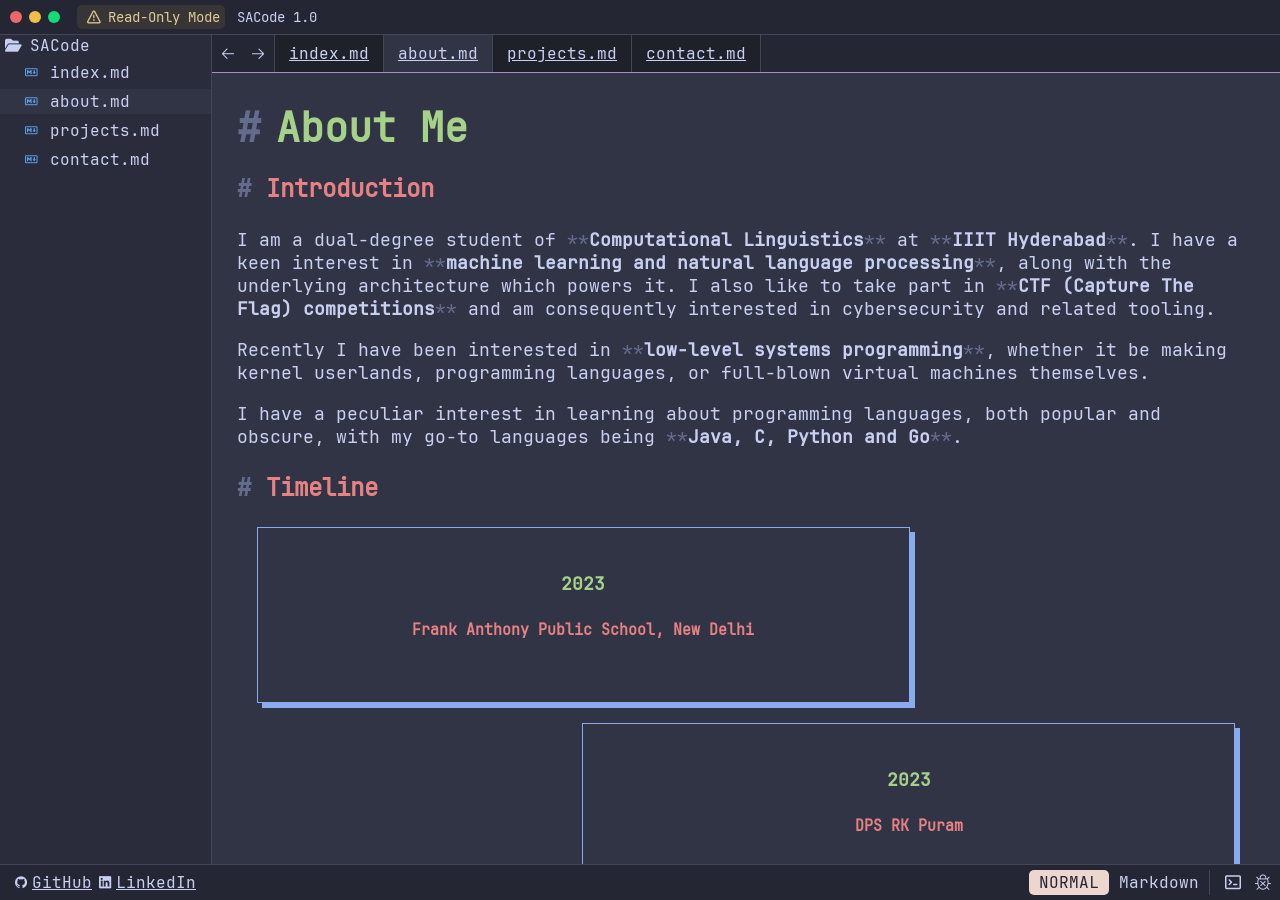
==== about.html @ 90865af9 "separate about.html and index.html" ====
<!doctype html>
<html lang="en">
    <head>
        <title>Sanyam Asthana</title>
        <link rel="stylesheet" href="styles.css" />
        <meta charset="UTF-8">
        <meta name="viewport" content="width=device-width, initial-scale=1.0">
        <meta name="description" content="Sanyam Asthana — dual-degree CS and Computational Linguistics student at IIIT Hyderabad. Systems programmer, NLP researcher, and CTF enthusiast.">
        <meta name="author" content="Sanyam Asthana">
        <meta name="keywords" content="Sanyam Asthana, IIIT Hyderabad, computational linguistics, natural language processing, systems programming, cybersecurity, programming languages">

        <script type="application/ld+json">
           {
             "@context": "https://schema.org",
             "@type": "Person",
             "name": "Sanyam Asthana",
             "email": "sanyam.asthana@gmail.com",
             "url": "https://researchweb.iiit.ac.in/~sanyam.asthana/",
             "sameAs": ["https://github.com/Sanyam-Asthana", "https://www.linkedin.com/in/sanyam-asthana/"]
           }
        </script> <!-- Good for SEO -->

    </head>
    <body>

        <header>
                <div id="header-left">
                    <div class="red-circle"></div>
                    <div class="yellow-circle"></div>
                    <div class="green-circle"></div>
                    <h1 class="alert"><span class="nerd-icon"> </span>Read-Only Mode</h1>
                    <h1>SACode 1.0</h1>
                </div>
                <div id="header-right">
                </div>
        </header>
        <main id="main-content">
            <nav id="sidebar">
                <p><span class="nerd-icon"> </span>SACode</p>
                <ul>
                    <li><a href="index.html"><span class="nerd-icon md-icon"> </span>index.md</a></li>
                    <li class="focused"><a href="about.html"><span class="nerd-icon md-icon"> </span>about.md</a></li>
                    <li><a href="projects.html"><span class="nerd-icon md-icon"> </span>projects.md</a></li>
                    <li><a href="contact.html"><span class="nerd-icon md-icon"> </span>contact.md</a></li>
                </ul>
            </nav>
            <section id="content">
                <div id="file-tab-bar">
                    <div id="navigation-arrows">
                        <span class="nerd-icon"></span>
                        <span class="nerd-icon"></span>
                    </div>
                    <div class="file-tab">
                        <a href="index.html">index.md</a>
                    </div>
                    <div class="file-tab file-tab-focused">
                        <a href="about.html">about.md</a>
                    </div>
                    <div class="file-tab">
                        <a href="projects.html">projects.md</a>
                    </div>
                    <div class="file-tab">
                        <a href="contact.html">contact.md</a>
                    </div>
                </div>

                <article id="text" spellcheck="false">
                    <h2><span class="dim">#</span><span class="green">About Me</span></h2>

                    <section>
                        <h3><span class="dim">#</span><span class="red">Introduction</span></h3>
                        <p>I am a dual-degree student of <span class="bold-md">Computational Linguistics</span> at <span class="bold-md">IIIT Hyderabad</span>. I have a keen interest in <span class="bold-md">machine learning and natural language processing</span>, along with the underlying architecture which powers it. I also like to take part in <span class="bold-md">CTF (Capture The Flag) competitions</span> and am consequently interested in cybersecurity and related tooling.</p>

                        <p>Recently I have been interested in <span class="bold-md">low-level systems programming</span>, whether it be making kernel userlands, programming languages, or full-blown virtual machines themselves.</p>

                        <p>I have a peculiar interest in learning about programming languages, both popular and obscure, with my go-to languages being <span class="bold-md">Java, C, Python and Go</span>.</p>
                    </section>

                    <section id="timeline">
                        <h3 class="red"><span class="dim">#</span>Timeline</h3>
                        <section id="timeline-content">

                            <div class="timeline-left">
                                <div class="timeline-card reveal-section">
                                    <h4>2023</h4>
                                    <h5>Frank Anthony Public School, New Delhi</h5>
                                    <p>Passed grade 10, having taken part in various intra-school activites</p>
                                </div>
                            </div>

                            <div class="timeline-right">
                                <div class="timeline-card reveal-section">
                                    <h4>2023</h4>
                                    <h5>DPS RK Puram</h5>
                                    <p>Joined DPS RK Puram and the technology club, Exun Clan</p>
                                </div>
                            </div>

                            <div class="timeline-left">
                                <div class="timeline-card reveal-section">
                                    <h4>2025</h4>
                                    <h5>DPS RK Puram</h5>
                                    <p>Graduated from the school with a gold medal of academic excellence</p>
                                </div>
                            </div>

                            <div class="timeline-right">
                                <div class="timeline-card reveal-section">
                                    <h4>2025</h4>
                                    <h5>IIIT Hyderabad</h5>
                                    <p>Joined the CLD program at IIIT Hyderabad</p>
                                </div>
                            </div>

                            <div class="timeline-left">
                                <div class="timeline-card reveal-section">
                                    <h4>2025</h4>
                                    <h5>IIIT Hyderabad</h5>
                                    <p>Got first Research Assistant position</p>
                                </div>
                            </div>

                        </section>
                    </section>
                </article>

                <section id="terminal">
                    <div id="terminal-tab-bar">
                        <div class="terminal-tab">
                            SACode - shell
                        </div>
                    </div>
                    <div id="terminal-content">
                        <span class="green">Press 'J' to toggle terminal</span><br>
                        <br>

                        <div class="prompt">
                            <label for="terminal-input" class="blue">shell$</label>
                            <input type="text" id="terminal-input" spellcheck="false">
                        </div>
                    </div>
                </section>
            </section>
        </main>

        <footer>
            <div id="footer-div">
                <div id="footer-left">
                    <span class="nerd-icon"> </span
                    ><a href="#">GitHub</a>

                    <span class="nerd-icon"> </span
                    ><a href="#">LinkedIn</a>
                </div>

                <div id="footer-right">
                    <div id="vim-normal">
                        NORMAL
                    </div>
                    <div id="markdown-text">
                        Markdown
                    </div>

                    <div id="footer-icons">
                        <span class="nerd-icon" onclick="toggleTerminal()"> </span>
                        <span class="nerd-icon" id="switch-theme"></span>
                    </div>
                </div>
            </div>
        </footer>

        <script src="scripts.js"></script>
    </body>
</html>
---- styles.css ----
* {
    transition: 0.4s ease-in-out;
} /* Remove this after submission */

[data-theme="catpuccin"] {
    --header-bg-color: rgb(36, 38, 51);
    --footer-bg-color: rgb(36, 38, 51);
    --sidebar-bg-color: rgb(42, 44, 59);
    --primary-text: rgb(200, 208, 242);
    --red-circle: rgb(236, 103, 101);
    --yellow-circle: rgb(241, 189, 68);
    --green-circle: rgb(18, 219, 119);
    --primary-border: rgb(68, 69, 87);
    --file-focus-color: rgb(49, 52, 69);
    --sidebar-hover-bg: rgb(60, 63, 80);
    --content-bg-color: rgb(49, 52, 69);
    --html-icon-color: rgb(213, 92, 38);
    --alert-bg-color: rgb(55, 53, 53);
    --alert-text-color: rgb(224, 201, 151);
    --file-tab-deselected: rgb(30, 32, 42);
    --dim-text: rgb(100, 108, 142);
    --md-icon-color: rgb(94, 163, 239);
    --accent-color: rgb(169, 141, 198);
    --vim-normal-bg: rgb(237, 214, 208);
    --syntax-green: #a6d189;
    --syntax-red: #e78284;
    --syntax-blue: #8caaee
} /* All colors defined here */

[data-theme="monokai"] {
    --header-bg-color: rgb(60, 58, 62);
    --footer-bg-color: rgb(60, 58, 62);
    --sidebar-bg-color: rgb(50, 48, 52);
    --primary-text: rgb(252, 252, 250);
    --red-circle: rgb(236, 103, 101);
    --yellow-circle: rgb(241, 189, 68);
    --green-circle: rgb(18, 219, 119);
    --primary-border: rgb(70, 68, 72);
    --file-focus-color: rgb(60, 58, 61);
    --sidebar-hover-bg: rgb(50, 48, 52);
    --content-bg-color: rgb(44, 42, 46);
    --html-icon-color: rgb(213, 92, 38);
    --alert-bg-color: rgb(55, 53, 53);
    --alert-text-color: rgb(224, 201, 151);
    --file-tab-deselected: rgb(30, 32, 42);
    --dim-text: rgb(100, 108, 142);
    --md-icon-color: rgb(94, 163, 239);
    --accent-color: rgb(249, 218, 120);
    --vim-normal-bg: rgb(237, 214, 208);
    --syntax-green: rgb(179, 219, 130);
    --syntax-red: rgb(237, 108, 137);
    --syntax-blue: rgb(145, 218, 230);
} /* Monokai Theme */

[data-theme="github-light"] {
    --header-bg-color: rgb(246, 248, 250);
    --footer-bg-color: rgb(246, 248, 250);
    --sidebar-bg-color: rgb(246, 248, 250);
    --primary-text: rgb(32, 35, 40);
    --red-circle: rgb(236, 103, 101);
    --yellow-circle: rgb(241, 189, 68);
    --green-circle: rgb(18, 219, 119);
    --primary-border: rgb(224, 228, 232);
    --file-focus-color: rgb(232, 235, 238);
    --sidebar-hover-bg: rgb(232, 235, 238);
    --content-bg-color: rgb(255, 255, 255);
    --html-icon-color: rgb(213, 92, 38);
    --alert-bg-color: rgb(246, 248, 250);
    --alert-text-color: rgb(147, 105, 33);
    --file-tab-deselected: rgb(246, 248, 250);
    --dim-text: rgb(100, 108, 142);
    --md-icon-color: rgb(94, 163, 239);
    --accent-color: rgb(224, 228, 232);
    --vim-normal-bg: rgb(91, 99, 109);
    --syntax-green: rgb(45, 97, 48);
    --syntax-red: rgb(190, 53, 54);
    --syntax-blue: rgb(33, 79, 168);
} /* GitHub Light Theme */

@font-face { /* JetBrains Supremacy */
    font-family: 'JetBrainsMono Nerd Font';
    src: url('JetBrainsMonoNerdFont-Subset.woff2') format('woff2');
    font-weight: normal;
    font-style: normal;
}

@media (prefers-reduced-motion: reduce) {
    *, ::before, ::after {
        animation-delay: -1ms !important;
        animation-duration: 1ms !important;
        animation-iteration-count: 1 !important;
        background-attachment: initial !important;
        scroll-behavior: auto !important;
        transition-duration: 0.1s !important;
        transition-delay: 0s !important;
    }

    .reveal-section, .timeline-card, .timeline-card p {
        transform: none !important;
        width: 45% !important;
        opacity: 1 !important;
    }
}

body {
    margin: 0; /* The body imposes some amount of margin by default, so we reset it to 0 */
    font-family: 'JetBrainsMono Nerd Font'; /* My favorite font, and now yours too, without questions */
    color: var(--primary-text);
    height: 100dvh; /* The body extends all the way down so the sidebar and main content fill all the page. dvh is dynamic viewport height, and it makes it work on mobile UIs */
    display: flex; /* So we can tell main-content to take all the space */
    flex-direction: column; /* Vertical stacking */
    overflow: hidden; /* Makes so the body itself does not scroll when there's an overflow */
    background-color: var(--content-bg-color);
}

a {
    color: var(--primary-text);
    text-decoration: underline; /* To hide the default underline of links */
}

header {
    display: flex; /* To stack items horizontally */
    justify-content: space-between; /* To keep both children divs as apart form each other as possible */
    align-items: center; /* To vertically center the items */
    padding-top: 5px;
    padding-bottom: 5px;
    padding-left: 10px;
    padding-right: 10px;
    background-color: var(--header-bg-color);
    border-bottom: 1px solid var(--primary-border);
}

@media screen and (max-width: 395px) {
    header {
        display: none; /* Hide the header on narrow screens */
    }
}

@keyframes slideHorizontal {
    0% {
        width: 0;
    }

    100% {
        width: 100%;
    }
}

@keyframes slideVertical {
    0% {
        height: 0;
    }

    100% {
    }
}

#header-left {
    display: flex; /* To stack children items horizontally */
    align-items: center; /* To vertically center the items */
    gap: 2px; /* Gap between children items */
}

#header-right {
    display: flex; /* To stack children items horizontally */
    align-items: center; /* To vertically center the items */
    gap: 2px; /* Gap between children items */
}

#header-left h1 {
    font-weight: normal; /* Makes the headings not bold */
    margin: 0px; /* Headings have default margins for some reason */
    margin-left: 10px;
    font-size: 14px;
    line-height: 1; /* To reduce the vertical space around the heading */
}

.red-circle {
    width: 12px;
    height: 12px;
    background-color: var(--red-circle);
    border-radius: 100px; /* Makes it a circle for that MacOS vibe */
    margin-right: 5px;
}

.yellow-circle {
    width: 12px;
    height: 12px;
    background-color: var(--yellow-circle);
    border-radius: 100px; /* Makes it a circle for that MacOS vibe */
    margin-right: 5px;
}

.green-circle {
    width: 12px;
    height: 12px;
    background-color: var(--green-circle);
    border-radius: 100px; /* Makes it a circle for that MacOS vibe */
    margin-right: 5px;
}

#main-content {
    display: flex; /* To stack sidebar and content horizontally */
    flex: 1; /* To extend the main content all the way downward */
    overflow: hidden; /* Makes so the content does not scroll when there's an overflow */
    min-height: 0px; /* The children will overflow without this */
}

#sidebar {
    width: 16.5%;
    background-color: var(--sidebar-bg-color);
    border-right: 1px solid var(--primary-border);
}

@media screen and (max-width: 768px) {
  #sidebar {
      display: none; /* Hide the sidebar when the screen is narrow */
      width: 0%; /* Without this, the sidebar hides, but leaves empty white space, so we just squash it down to 0 width */
  }
}

#content {
    width: 83.5%;
    background-color: var(--content-bg-color);
    display: flex; /* Making it a flex for reasons apparent later */
    flex-direction: column; /* Stack file tab bar and text area vertically */
    overflow: hidden;
}

@media screen and (max-width: 768px) {
  #content {
      width: 100%; /* Take up the full width of the screen when the sidebar is hidden */
  }
}

#sidebar ul {
    list-style: none; /* To hide the bullet points */
    padding: 0px;
    margin: 0px;
}

#sidebar p {
    padding: 0px;
    margin: 0px;
    font-size: 16px;
}

#sidebar li {
    padding: 2px 20px;
    text-decoration: none;
    margin: 4px 0px; /* For that indentation effect in the folder structure */
    font-size: 16px;
}

#sidebar li:hover {
    background-color: var(--sidebar-hover-bg);
}

#sidebar a {
    text-decoration: none;
}

.nerd-icon {
    padding: 0px 5px;
}

.md-icon {
    color: var(--md-icon-color);
}

.focused {
    background-color: var(--file-focus-color);
}

.alert {
    color: var(--alert-text-color);
    background-color: var(--alert-bg-color);
    border-radius: 5px;
    padding: 5px;
}

#file-tab-bar {
    background-color: var(--header-bg-color);
    color: var(--primary-text);
    display: flex;
    align-items: center; /* Aligning items to the center vertically */
    border-bottom: 1px solid var(--accent-color);
}

#navigation-arrows {
    border-right: 1px solid var(--primary-border);
    padding: 8px;
    padding-right: 8px;
    padding-left: 4px;
}

@media screen and (max-width: 420px) {
    #navigation-arrows {
        display: none; /* Hide the navigation arrows on narrow screens */
    }
}

.file-tab {
    background-color: var(--file-tab-deselected);
    align-self: stretch; /* This stretches the file tab to fill the vertical space of the file tab bar completely */
    display: flex; /* Needed for align-self: stretch */
    align-items: center; /* Vertically centers the file tab content */
    padding: 8px 14px;
    border-right: 1px solid var(--primary-border);
}

.file-tab-focused {
    background-color: var(--content-bg-color);
}

#text {
    padding-top: 25px;
    margin-left: 25px;
    margin-right: 25px;
    font-size: 18px;
    overflow-y: auto; /* So only this text area scrolls */
    flex: 1; /* Takes up all available vertical space. This is why content was a flex */
}

@media screen and (max-width: 768px) {
    /*#text {*/
    /*    margin-left: 0;*/
    /*    margin-right: 0;*/
    /*}*/

    #project-cards {
        display: flex;
        flex-direction: column;
        align-items: center; /* aligns the cards horizontally so they don't flow. yes the code is bad */
        width: 100%;
        margin: 0;
        padding: 0;
    }
}

.dim {
    color: var(--dim-text);
    margin-right: 15px;
}

.dim-inline {
    color: var(--dim-text);
}

#footer-div {
    display: flex; /* To stack items horizontally */
    justify-content: space-between; /* To keep both children divs as apart form each other as possible */
    align-items: center; /* To vertically center the items */
    padding: 5px 10px;
    background-color: var(--header-bg-color);
    border-top: 1px solid var(--primary-border);
}

#footer-left {
    display: flex; /* To stack children items horizontally */
    align-items: center; /* To vertically center the items */
    gap: 2px; /* Gap between children items */
}

#footer-right {
    display: flex; /* To stack children items horizontally */
    align-items: center; /* To vertically center the items */
    gap: 10px; /* Gap between children items */
}

#footer-left h1 {
    font-weight: normal; /* Makes the headings not bold */
    margin: 0px; /* Headings have default margins for some reason */
    margin-left: 10px;
    font-size: 14px;
    line-height: 1; /* To reduce the vertical space around the heading */
}

#vim-normal {
    background-color: var(--vim-normal-bg);
    color: var(--footer-bg-color);
    padding: 2px 10px;
    border-radius: 5px;
}

#markdown-text {
    border-right: 1px solid var(--primary-border);
    padding-right: 10px;
    display: flex;
    align-self: stretch; /* Stretched to fill the div */
    align-items: center;
}

.green {
    color: var(--syntax-green) !important;
}

.blue {
    color: var(--syntax-blue) !important;
}

.red {
    color: var(--syntax-red) !important;
}

.content-box {
    border: 1.75px solid var(--syntax-blue);
    padding: 10px;
}

.bold {
    font-weight: bold;
    display: inline;
}

#text h1 {
    margin: 0px;
    margin-top: 10px;
    margin-bottom: 25px;
    line-height: 1;
}

#text h2 {
    margin: 0px;
    margin-top: 10px;
    margin-bottom: 25px;
    line-height: 1;
}

.bold-md {
    font-weight: bold;
}

.bold-md::before,
.bold-md::after {
    content: "**";
    color: var(--dim-text);
    font-weight: normal; /* This part injects the '**' into the HTML, which avoids the sheer unreadbility otherwise */
}

#terminal {
    animation: slideVertical 0.5s ease-in;
    height: 275px;
    overflow: auto;
    resize: vertical;
}

#terminal-tab-bar {
    background-color: var(--header-bg-color);
    border-top: 1px solid var(--primary-border);
    border-bottom: 1px solid var(--primary-border);
    display: flex;
    align-items: center;
}

#terminal-content {
    background-color: var(--content-bg-color);
    padding: 10px;
    outline: none;
    overflow-y: auto;
    height: calc(100% - 60px); /* Fixing the height so the terminal doesn't grow in size */
}

.terminal-tab {
    background-color: var(--content-bg-color);
    align-self: stretch; /* This stretches the file tab to fill the vertical space of the file tab bar completely */
    display: flex; /* Needed for align-self: stretch */
    align-items: center; /* Vertically centers the file tab content */
    padding: 8px 14px;
    border-right: 1px solid var(--primary-border);
}

/* These few classes exist to support the toggleable functionality */
.hidden {
    /*display: none !important;*/
    height: 0 !important;
    width: 0 !important;
}

.forceshow {
    display: inline !important;
}

.full-width {
    width: 100% !important; /* Override any existing width */
}

@keyframes cursor-blink {
    0% { opacity: 1; }
    50% { opacity: 0; }
    100% { opacity: 1; }
}

.cursor {
    animation: cursor-blink 1s infinite;
}

#terminal-input {
    background-color: var(--content-bg-color);
    color: var(--text-color);
    border: none;
    outline: none;
    width: 100%;
    font-family: 'JetBrainsMono Nerd Font';
    font-size: 16px;
}

.old-input {
    background-color: var(--content-bg-color);
    color: var(--text-color);
    border: none;
    outline: none;
    width: 100%;
    font-family: 'JetBrainsMono Nerd Font';
    font-size: 16px;
}

.prompt {
    gap: 10px;
    display: flex;
    align-items: center;
    white-space: pre-wrap; /* Arch logo doesn't look good without this, because the div doesn't preserve spaces, so the formatting messes up */
    word-wrap: break-word; /* The classic terminal word wrap break */
}

.fullscreen {
    height: 100vh !important;
}

h2 {
    font-size: 2.5rem;
}

h3 {
    font-size: 1.5rem;
}

#timeline-content {
    margin-top: 20px;
    display: flex;
    flex-direction: column;
    gap: 20px;
    width: 100%;
    /*justify-content: space-between;*/
    margin-bottom: 20px;
}

@media screen and (max-width: 768px) {
    #timeline-content {
        margin-top: 20px;
        display: flex;
        flex-direction: column;
        /*justify-content: space-between;*/
        gap: 1.5rem;
        justify-content: center;
        align-items: center; /* Align items to center for narrow screens */
    }
}

.timeline-card {
    text-align: center;
    padding: 20px;
    border: 1.75px solid var(--syntax-blue);
    width: 60%;
    box-shadow: 5px 5px 0px 0px var(--syntax-blue); /* 3D effect */
    transition: all 0.3s ease; /* for scroll reveal */
    margin-left: 20px;
    margin-right: 20px;
}

.timeline-card:hover {
    box-shadow: 0px 0px 0px 0px;
    transform: translateX(5px) translateY(5px); /* Push button effect */
    transition: all 0.3s ease;
}

.timeline-card h4 {
    color: var(--syntax-green);
}

.timeline-card h5 {
    color: var(--syntax-red);
}

.timeline-card p {
    max-height: 0; /* max-height transitions smoothly as opposed to height */
    opacity: 0;
    transition: all 0.3s ease;
}

.timeline-card:hover p {
    max-height: 200px; /* a value greater than the any other paragraph */
    opacity: 1;
    transition: all 0.3s ease;
}

.show {
    opacity: 1 !important;
    width: 60% !important;
}

.reveal-section {
    opacity: 0;
    width: 10%; /* Start at 10% of width */
    transition: all 0.8s cubic-bezier(0.25, 1, 0.5, 1); /* Custom transition curve */
}

.timeline-left {
    display: flex;
    flex-direction: row;
    justify-content: flex-start;
    width: 100%;
}

.timeline-right {
    display: flex;
    flex-direction: row;
    justify-content: flex-end;
    width: 100%;
}

.project-card {
    border: 1.75px solid var(--syntax-blue);
    width: 80%;
    padding: 20px;
    box-shadow: 5px 5px 0px 0px var(--syntax-blue); /* 3D effect */
    transition: all 0.3s ease; /* for scroll reveal */
    margin: 40px;
}

.project-card:hover {
    box-shadow: 0px 0px 0px 0px;
    transform: translateX(5px) translateY(5px); /* Push button effect */
    transition: all 0.3s ease;
}

.project-title {
    color: var(--syntax-red);
}

.project-stack {
    color: var(--syntax-green);
}

.project-card .project-description {
    opacity: 0;
    max-height: 0;
}

.project-card:hover .project-description {
    opacity: 1;
    max-height: 2000px;
}

.project-card ul {
    display: flex;
    gap: 20px;
    list-style: none;
    padding: 0;
    flex-wrap: wrap;
}

.project-header {
    display: flex;
    flex-direction: row;
    justify-content: space-between;
    align-items: center;
}

.project-header-left {
    justify-content: flex-start;
    align-items: center;
}

.project-header-right {
    justify-content: flex-end;
    align-items: center;
}

.project-header-right img {
    width: 100px;
}

@media screen and (max-width: 768px) {
    .project-header-right img {
        width: 70px;
    }
}

.selector-tags {
    display: flex;
    flex-direction: row;
    gap: 10px;
    flex-wrap: wrap;
    row-gap: 20px;
}

.selector-tag input {
    display: none;
    cursor: pointer;
}

.selector-tag label {
    border: 1.75px solid var(--syntax-blue);
    color: var(--syntax-blue);
    padding: 5px;
    cursor: pointer;
}

.selector-tag label:hover {
    background-color: var(--syntax-blue);
    color: var(--content-bg-color);
}

.selector-tag input:checked + label {
    background-color: var(--syntax-blue) !important;
    color: var(--content-bg-color) !important;
}

@media screen and (max-width: 768px) {
    #project-cards {
        margin: 0 auto;
        padding: 0;
    }
}

#hero {
    display: flex;
    flex-direction: column;
    align-items: center;
    justify-content: center;
    height: 50vh;
}

#hero h1 {
    color: var(--syntax-green);
    font-size: 60px;
    line-height: 1;
    margin: 0;
}

@media screen and (max-width: 768px) {
    #vim-normal {
        display: none;
    }
    #markdown-text {
        display: none;
    }
}
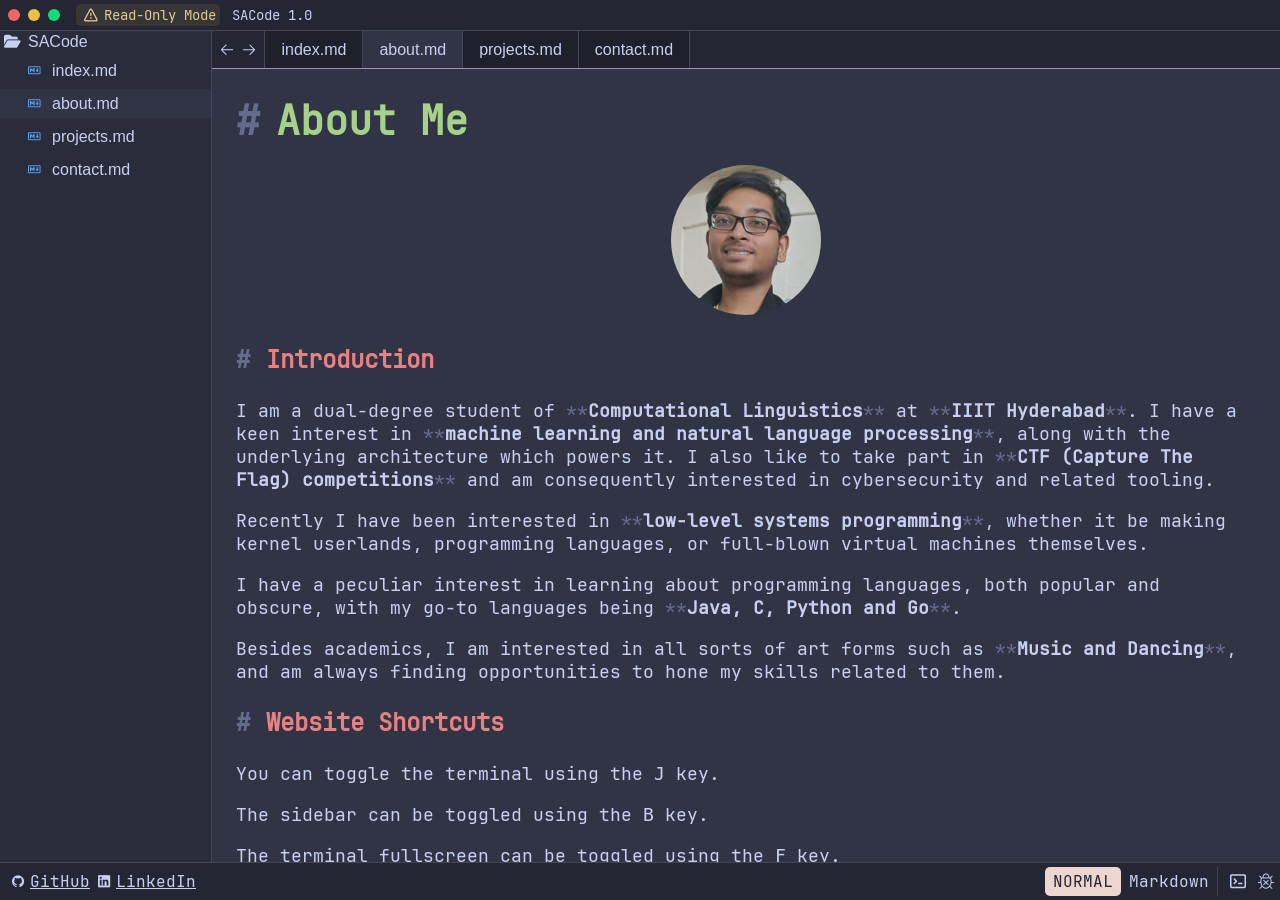
==== commit 1682e281: "add aria attributes" ====
--- a/about.html
+++ b/about.html
@@ -21,7 +21,7 @@
         </script> <!-- Good for SEO -->
 
     </head>
-    <body>
+    <body id="page-body">
 
         <header>
                 <div id="header-left">
@@ -67,6 +67,10 @@
                 <article id="text" spellcheck="false">
                     <h2><span class="dim">#</span><span class="green">About Me</span></h2>
 
+                    <center>
+                        <img src="images/pfp.jpg" alt="profile picture" id="pfp">
+                    </center>
+
                     <section>
                         <h3><span class="dim">#</span><span class="red">Introduction</span></h3>
                         <p>I am a dual-degree student of <span class="bold-md">Computational Linguistics</span> at <span class="bold-md">IIIT Hyderabad</span>. I have a keen interest in <span class="bold-md">machine learning and natural language processing</span>, along with the underlying architecture which powers it. I also like to take part in <span class="bold-md">CTF (Capture The Flag) competitions</span> and am consequently interested in cybersecurity and related tooling.</p>
@@ -74,6 +78,15 @@
                         <p>Recently I have been interested in <span class="bold-md">low-level systems programming</span>, whether it be making kernel userlands, programming languages, or full-blown virtual machines themselves.</p>
 
                         <p>I have a peculiar interest in learning about programming languages, both popular and obscure, with my go-to languages being <span class="bold-md">Java, C, Python and Go</span>.</p>
+
+                        <p>Besides academics, I am interested in all sorts of art forms such as <span class="bold-md">Music and Dancing</span>, and am always finding opportunities to hone my skills related to them.</p>
+                    </section>
+
+                    <section>
+                        <h3><span class="dim">#</span><span class="red">Website Shortcuts</span></h3>
+                        <p>You can toggle the terminal using the <kbd>J</kbd> key.</p>
+                        <p>The sidebar can be toggled using the <kbd>B</kbd> key.</p>
+                        <p>The terminal fullscreen can be toggled using the <kbd>F</kbd> key.</p>
                     </section>
 
                     <section id="timeline">
@@ -82,9 +95,57 @@
 
                             <div class="timeline-left">
                                 <div class="timeline-card reveal-section">
+                                    <h4>Pre-2015</h4>
+                                    <h5>Interest building</h5>
+                                    <p>Took part and won in various computer competitions like NCO. This era was very essential for the initial interest building.</p>
+                                </div>
+                            </div>
+
+                            <div class="timeline-right">
+                                <div class="timeline-card reveal-section">
+                                    <h4>2015</h4>
+                                    <h5>First technical feat</h5>
+                                    <p>Rooted my first ever device: A Samsung Galaxy Grand 2 was the victim. Editing game files for currency was peak hacking (for me)</p>
+                                </div>
+                            </div>
+
+                            <div class="timeline-left">
+                                <div class="timeline-card reveal-section">
+                                    <h4>2016</h4>
+                                    <h5>First "programming" exposure</h5>
+                                    <p>Got introduced to MSWLogo. Spent 2 full years on it doing whatever I could with it (even very obscure things!)</p>
+                                </div>
+                            </div>
+
+                            <div class="timeline-right">
+                                <div class="timeline-card reveal-section">
+                                    <h4>2017</h4>
+                                    <h5>Scratch Era + HTML</h5>
+                                    <p>Got introduced to Scratch. Spent 3 years making awesome (according to me) games on it. This era built essential logical and problem-solving skills. I also learnt HTML around this time.</p>
+                                </div>
+                            </div>
+
+                            <div class="timeline-left">
+                                <div class="timeline-card reveal-section">
+                                    <h4>2018</h4>
+                                    <h5>First "real" programming exposure</h5>
+                                    <p>Exposed to Java. Did not explore it at a depth, but wrote small programs, but big enough for my satisfaction back then.</p>
+                                </div>
+                            </div>
+
+                            <div class="timeline-right">
+                                <div class="timeline-card reveal-section">
+                                    <h4>2020</h4>
+                                    <h5>Covid times</h5>
+                                    <p>Further honed my skills in Java through Minecraft modding and plugin creation. I would also learn full frontend at this time, where one of my websites hit an average of 2k users daily.</p>
+                                </div>
+                            </div>
+
+                            <div class="timeline-left">
+                                <div class="timeline-card reveal-section">
                                     <h4>2023</h4>
-                                    <h5>Frank Anthony Public School, New Delhi</h5>
-                                    <p>Passed grade 10, having taken part in various intra-school activites</p>
+                                    <h5>Passed 10th grade</h5>
+                                    <p>Passed from The Frank Anthony Public School, New Delhi, with have taken part in various intra-school activities.</p>
                                 </div>
                             </div>
 
@@ -162,8 +223,8 @@
                     </div>
 
                     <div id="footer-icons">
-                        <span class="nerd-icon" onclick="toggleTerminal()"> </span>
-                        <span class="nerd-icon" id="switch-theme"></span>
+                        <span class="nerd-icon" onclick="toggleTerminal()" role="button" tabindex="0" aria-label="Toggle Terminal" aria-controls="terminal"> </span>
+                        <span class="nerd-icon" id="switch-theme" role="button" tabindex="0" aria-label="Toggle Theme" aria-controls="page-body"></span>
                     </div>
                 </div>
             </div>
--- a/styles.css
+++ b/styles.css
@@ -24,8 +24,22 @@
     --vim-normal-bg: rgb(237, 214, 208);
     --syntax-green: #a6d189;
     --syntax-red: #e78284;
-    --syntax-blue: #8caaee
-} /* All colors defined here */
+    --syntax-blue: #8caaee;
+
+    --text-2xs: 14px;
+    --text-xs: 16px;
+    --text-sm: 18px;
+    --text-md: 24px;
+    --text-lg: 40px;
+    --text-xl: 50px;
+    --text-2xl: 60px;
+
+    --space-2xs: 4px;
+    --space-xs: 8px;
+    --space-sm: 16px;
+    --space-md: 24px;
+    --space-lg: 40px;
+} /* All colors and text sizes defined here */
 
 [data-theme="monokai"] {
     --header-bg-color: rgb(60, 58, 62);
@@ -50,6 +64,20 @@
     --syntax-green: rgb(179, 219, 130);
     --syntax-red: rgb(237, 108, 137);
     --syntax-blue: rgb(145, 218, 230);
+
+    --text-2xs: 14px;
+    --text-xs: 16px;
+    --text-sm: 18px;
+    --text-md: 24px;
+    --text-lg: 40px;
+    --text-xl: 50px;
+    --text-2xl: 60px;
+
+    --space-2xs: 4px;
+    --space-xs: 8px;
+    --space-sm: 16px;
+    --space-md: 24px;
+    --space-lg: 40px;
 } /* Monokai Theme */
 
 [data-theme="github-light"] {
@@ -75,6 +103,20 @@
     --syntax-green: rgb(45, 97, 48);
     --syntax-red: rgb(190, 53, 54);
     --syntax-blue: rgb(33, 79, 168);
+
+    --text-2xs: 14px;
+    --text-xs: 16px;
+    --text-sm: 18px;
+    --text-md: 24px;
+    --text-lg: 40px;
+    --text-xl: 50px;
+    --text-2xl: 60px;
+
+    --space-2xs: 4px;
+    --space-xs: 8px;
+    --space-sm: 16px;
+    --space-md: 24px;
+    --space-lg: 40px;
 } /* GitHub Light Theme */
 
 @font-face { /* JetBrains Supremacy */
@@ -103,36 +145,37 @@
 }
 
 body {
-    margin: 0; /* The body imposes some amount of margin by default, so we reset it to 0 */
-    font-family: 'JetBrainsMono Nerd Font'; /* My favorite font, and now yours too, without questions */
+    margin: 0;
+    font-family: Helvetica, 'Arial', sans-serif;
     color: var(--primary-text);
-    height: 100dvh; /* The body extends all the way down so the sidebar and main content fill all the page. dvh is dynamic viewport height, and it makes it work on mobile UIs */
-    display: flex; /* So we can tell main-content to take all the space */
-    flex-direction: column; /* Vertical stacking */
-    overflow: hidden; /* Makes so the body itself does not scroll when there's an overflow */
+    height: 100dvh;
+    display: flex;
+    flex-direction: column;
+    overflow: hidden;
     background-color: var(--content-bg-color);
 }
 
 a {
     color: var(--primary-text);
-    text-decoration: underline; /* To hide the default underline of links */
+    text-decoration: underline;
 }
 
 header {
-    display: flex; /* To stack items horizontally */
-    justify-content: space-between; /* To keep both children divs as apart form each other as possible */
-    align-items: center; /* To vertically center the items */
-    padding-top: 5px;
-    padding-bottom: 5px;
-    padding-left: 10px;
-    padding-right: 10px;
+    display: flex;
+    justify-content: space-between;
+    align-items: center;
+    padding-top: var(--space-2xs);
+    padding-bottom: var(--space-2xs);
+    padding-left: var(--space-xs);
+    padding-right: var(--space-xs);
     background-color: var(--header-bg-color);
     border-bottom: 1px solid var(--primary-border);
+    font-family: "JetBrainsMono Nerd Font", "Arial", sans-serif;
 }
 
 @media screen and (max-width: 395px) {
     header {
-        display: none; /* Hide the header on narrow screens */
+        display: none;
     }
 }
 
@@ -156,54 +199,54 @@
 }
 
 #header-left {
-    display: flex; /* To stack children items horizontally */
-    align-items: center; /* To vertically center the items */
-    gap: 2px; /* Gap between children items */
+    display: flex;
+    align-items: center;
+    gap: var(--space-2xs);
 }
 
 #header-right {
-    display: flex; /* To stack children items horizontally */
-    align-items: center; /* To vertically center the items */
-    gap: 2px; /* Gap between children items */
+    display: flex;
+    align-items: center;
+    gap: var(--space-2xs);
 }
 
 #header-left h1 {
-    font-weight: normal; /* Makes the headings not bold */
-    margin: 0px; /* Headings have default margins for some reason */
-    margin-left: 10px;
-    font-size: 14px;
-    line-height: 1; /* To reduce the vertical space around the heading */
+    font-weight: normal;
+    margin: 0px;
+    margin-left: var(--space-xs);
+    font-size: var(--text-2xs);
+    line-height: 1;
 }
 
 .red-circle {
     width: 12px;
     height: 12px;
     background-color: var(--red-circle);
-    border-radius: 100px; /* Makes it a circle for that MacOS vibe */
-    margin-right: 5px;
+    border-radius: 100px;
+    margin-right: var(--space-2xs);
 }
 
 .yellow-circle {
     width: 12px;
     height: 12px;
     background-color: var(--yellow-circle);
-    border-radius: 100px; /* Makes it a circle for that MacOS vibe */
-    margin-right: 5px;
+    border-radius: 100px;
+    margin-right: var(--space-2xs);
 }
 
 .green-circle {
     width: 12px;
     height: 12px;
     background-color: var(--green-circle);
-    border-radius: 100px; /* Makes it a circle for that MacOS vibe */
-    margin-right: 5px;
+    border-radius: 100px;
+    margin-right: var(--space-2xs);
 }
 
 #main-content {
-    display: flex; /* To stack sidebar and content horizontally */
-    flex: 1; /* To extend the main content all the way downward */
-    overflow: hidden; /* Makes so the content does not scroll when there's an overflow */
-    min-height: 0px; /* The children will overflow without this */
+    display: flex;
+    flex: 1;
+    overflow: hidden;
+    min-height: 0px;
 }
 
 #sidebar {
@@ -213,28 +256,28 @@
 }
 
 @media screen and (max-width: 768px) {
-  #sidebar {
-      display: none; /* Hide the sidebar when the screen is narrow */
-      width: 0%; /* Without this, the sidebar hides, but leaves empty white space, so we just squash it down to 0 width */
-  }
+    #sidebar {
+        display: none;
+        width: 0%;
+    }
 }
 
 #content {
     width: 83.5%;
     background-color: var(--content-bg-color);
-    display: flex; /* Making it a flex for reasons apparent later */
-    flex-direction: column; /* Stack file tab bar and text area vertically */
+    display: flex;
+    flex-direction: column;
     overflow: hidden;
 }
 
 @media screen and (max-width: 768px) {
-  #content {
-      width: 100%; /* Take up the full width of the screen when the sidebar is hidden */
-  }
+    #content {
+        width: 100%;
+    }
 }
 
 #sidebar ul {
-    list-style: none; /* To hide the bullet points */
+    list-style: none;
     padding: 0px;
     margin: 0px;
 }
@@ -242,14 +285,14 @@
 #sidebar p {
     padding: 0px;
     margin: 0px;
-    font-size: 16px;
+    font-size: var(--text-xs);
 }
 
 #sidebar li {
-    padding: 2px 20px;
+    padding: var(--space-2xs) var(--space-md);
     text-decoration: none;
-    margin: 4px 0px; /* For that indentation effect in the folder structure */
-    font-size: 16px;
+    margin: var(--space-2xs) 0px;
+    font-size: var(--text-xs);
 }
 
 #sidebar li:hover {
@@ -261,7 +304,8 @@
 }
 
 .nerd-icon {
-    padding: 0px 5px;
+    padding: 0px var(--space-2xs);
+    font-family: "JetBrainsMono Nerd Font", Arial, sans-serif;
 }
 
 .md-icon {
@@ -276,36 +320,40 @@
     color: var(--alert-text-color);
     background-color: var(--alert-bg-color);
     border-radius: 5px;
-    padding: 5px;
+    padding: var(--space-2xs);
 }
 
 #file-tab-bar {
     background-color: var(--header-bg-color);
     color: var(--primary-text);
     display: flex;
-    align-items: center; /* Aligning items to the center vertically */
+    align-items: center;
     border-bottom: 1px solid var(--accent-color);
+}
+
+#file-tab-bar a {
+    text-decoration: none;
 }
 
 #navigation-arrows {
     border-right: 1px solid var(--primary-border);
-    padding: 8px;
-    padding-right: 8px;
-    padding-left: 4px;
-}
-
-@media screen and (max-width: 420px) {
+    padding: var(--space-xs);
+    padding-right: var(--space-xs);
+    padding-left: var(--space-2xs);
+}
+
+@media screen and (max-width: 768px) {
     #navigation-arrows {
-        display: none; /* Hide the navigation arrows on narrow screens */
+        display: none;
     }
 }
 
 .file-tab {
     background-color: var(--file-tab-deselected);
-    align-self: stretch; /* This stretches the file tab to fill the vertical space of the file tab bar completely */
-    display: flex; /* Needed for align-self: stretch */
-    align-items: center; /* Vertically centers the file tab content */
-    padding: 8px 14px;
+    align-self: stretch;
+    display: flex;
+    align-items: center;
+    padding: var(--space-xs) var(--space-sm);
     border-right: 1px solid var(--primary-border);
 }
 
@@ -314,24 +362,20 @@
 }
 
 #text {
-    padding-top: 25px;
-    margin-left: 25px;
-    margin-right: 25px;
-    font-size: 18px;
-    overflow-y: auto; /* So only this text area scrolls */
-    flex: 1; /* Takes up all available vertical space. This is why content was a flex */
-}
-
-@media screen and (max-width: 768px) {
-    /*#text {*/
-    /*    margin-left: 0;*/
-    /*    margin-right: 0;*/
-    /*}*/
-
+    padding-top: var(--space-md);
+    margin-left: var(--space-md);
+    margin-right: var(--space-md);
+    font-size: var(--text-sm);
+    overflow-y: auto;
+    flex: 1;
+    font-family: JetBrainsMono Nerd Font, Arial, sans-serif;
+}
+
+@media screen and (max-width: 768px) {
     #project-cards {
         display: flex;
         flex-direction: column;
-        align-items: center; /* aligns the cards horizontally so they don't flow. yes the code is bad */
+        align-items: center;
         width: 100%;
         margin: 0;
         padding: 0;
@@ -340,7 +384,7 @@
 
 .dim {
     color: var(--dim-text);
-    margin-right: 15px;
+    margin-right: var(--space-sm);
 }
 
 .dim-inline {
@@ -348,46 +392,47 @@
 }
 
 #footer-div {
-    display: flex; /* To stack items horizontally */
-    justify-content: space-between; /* To keep both children divs as apart form each other as possible */
-    align-items: center; /* To vertically center the items */
-    padding: 5px 10px;
+    display: flex;
+    justify-content: space-between;
+    align-items: center;
+    padding: var(--space-2xs) var(--space-xs);
     background-color: var(--header-bg-color);
     border-top: 1px solid var(--primary-border);
+    font-family: 'JetBrainsMono Nerd Font', Arial, sans-serif;
 }
 
 #footer-left {
-    display: flex; /* To stack children items horizontally */
-    align-items: center; /* To vertically center the items */
-    gap: 2px; /* Gap between children items */
+    display: flex;
+    align-items: center;
+    gap: var(--space-2xs);
 }
 
 #footer-right {
-    display: flex; /* To stack children items horizontally */
-    align-items: center; /* To vertically center the items */
-    gap: 10px; /* Gap between children items */
+    display: flex;
+    align-items: center;
+    gap: var(--space-xs);
 }
 
 #footer-left h1 {
-    font-weight: normal; /* Makes the headings not bold */
-    margin: 0px; /* Headings have default margins for some reason */
-    margin-left: 10px;
-    font-size: 14px;
-    line-height: 1; /* To reduce the vertical space around the heading */
+    font-weight: normal;
+    margin: 0px;
+    margin-left: var(--space-xs);
+    font-size: var(--text-2xs);
+    line-height: 1;
 }
 
 #vim-normal {
     background-color: var(--vim-normal-bg);
     color: var(--footer-bg-color);
-    padding: 2px 10px;
+    padding: var(--space-2xs) var(--space-xs);
     border-radius: 5px;
 }
 
 #markdown-text {
     border-right: 1px solid var(--primary-border);
-    padding-right: 10px;
-    display: flex;
-    align-self: stretch; /* Stretched to fill the div */
+    padding-right: var(--space-xs);
+    display: flex;
+    align-self: stretch;
     align-items: center;
 }
 
@@ -405,7 +450,7 @@
 
 .content-box {
     border: 1.75px solid var(--syntax-blue);
-    padding: 10px;
+    padding: var(--space-xs);
 }
 
 .bold {
@@ -415,15 +460,15 @@
 
 #text h1 {
     margin: 0px;
-    margin-top: 10px;
-    margin-bottom: 25px;
+    margin-top: var(--space-xs);
+    margin-bottom: var(--space-md);
     line-height: 1;
 }
 
 #text h2 {
     margin: 0px;
-    margin-top: 10px;
-    margin-bottom: 25px;
+    margin-top: var(--space-xs);
+    margin-bottom: var(--space-md);
     line-height: 1;
 }
 
@@ -435,7 +480,7 @@
 .bold-md::after {
     content: "**";
     color: var(--dim-text);
-    font-weight: normal; /* This part injects the '**' into the HTML, which avoids the sheer unreadbility otherwise */
+    font-weight: normal;
 }
 
 #terminal {
@@ -443,6 +488,8 @@
     height: 275px;
     overflow: auto;
     resize: vertical;
+    transition: height 0.4s ease-in-out !important;
+    font-family: 'JetBrainsMono Nerd Font', 'Arial', 'sans-serif';
 }
 
 #terminal-tab-bar {
@@ -455,26 +502,29 @@
 
 #terminal-content {
     background-color: var(--content-bg-color);
-    padding: 10px;
+    padding: var(--space-xs);
     outline: none;
     overflow-y: auto;
-    height: calc(100% - 60px); /* Fixing the height so the terminal doesn't grow in size */
+    height: calc(100% - 60px);
 }
 
 .terminal-tab {
     background-color: var(--content-bg-color);
-    align-self: stretch; /* This stretches the file tab to fill the vertical space of the file tab bar completely */
-    display: flex; /* Needed for align-self: stretch */
-    align-items: center; /* Vertically centers the file tab content */
-    padding: 8px 14px;
+    align-self: stretch;
+    display: flex;
+    align-items: center;
+    padding: var(--space-xs) var(--space-sm);
     border-right: 1px solid var(--primary-border);
 }
 
-/* These few classes exist to support the toggleable functionality */
 .hidden {
-    /*display: none !important;*/
     height: 0 !important;
+    overflow: hidden !important;
+}
+
+.hidden-sideways {
     width: 0 !important;
+    overflow: hidden !important;
 }
 
 .forceshow {
@@ -482,7 +532,7 @@
 }
 
 .full-width {
-    width: 100% !important; /* Override any existing width */
+    width: 100% !important;
 }
 
 @keyframes cursor-blink {
@@ -502,7 +552,7 @@
     outline: none;
     width: 100%;
     font-family: 'JetBrainsMono Nerd Font';
-    font-size: 16px;
+    font-size: var(--text-xs);
 }
 
 .old-input {
@@ -512,15 +562,15 @@
     outline: none;
     width: 100%;
     font-family: 'JetBrainsMono Nerd Font';
-    font-size: 16px;
+    font-size: var(--text-xs);
 }
 
 .prompt {
-    gap: 10px;
-    display: flex;
-    align-items: center;
-    white-space: pre-wrap; /* Arch logo doesn't look good without this, because the div doesn't preserve spaces, so the formatting messes up */
-    word-wrap: break-word; /* The classic terminal word wrap break */
+    gap: var(--space-xs);
+    display: flex;
+    align-items: center;
+    white-space: pre-wrap;
+    word-wrap: break-word;
 }
 
 .fullscreen {
@@ -528,49 +578,47 @@
 }
 
 h2 {
-    font-size: 2.5rem;
+    font-size: var(--text-lg);
 }
 
 h3 {
-    font-size: 1.5rem;
+    font-size: var(--text-md);
 }
 
 #timeline-content {
-    margin-top: 20px;
+    margin-top: var(--space-md);
     display: flex;
     flex-direction: column;
-    gap: 20px;
+    gap: var(--space-md);
     width: 100%;
-    /*justify-content: space-between;*/
-    margin-bottom: 20px;
+    margin-bottom: var(--space-md);
 }
 
 @media screen and (max-width: 768px) {
     #timeline-content {
-        margin-top: 20px;
+        margin-top: var(--space-md);
         display: flex;
         flex-direction: column;
-        /*justify-content: space-between;*/
-        gap: 1.5rem;
+        gap: var(--space-md);
         justify-content: center;
-        align-items: center; /* Align items to center for narrow screens */
+        align-items: center;
     }
 }
 
 .timeline-card {
     text-align: center;
-    padding: 20px;
+    padding: var(--space-md);
     border: 1.75px solid var(--syntax-blue);
     width: 60%;
-    box-shadow: 5px 5px 0px 0px var(--syntax-blue); /* 3D effect */
-    transition: all 0.3s ease; /* for scroll reveal */
-    margin-left: 20px;
-    margin-right: 20px;
+    box-shadow: 5px 5px 0px 0px var(--syntax-blue);
+    transition: all 0.3s ease;
+    margin-left: var(--space-md);
+    margin-right: var(--space-md);
 }
 
 .timeline-card:hover {
     box-shadow: 0px 0px 0px 0px;
-    transform: translateX(5px) translateY(5px); /* Push button effect */
+    transform: translateX(5px) translateY(5px);
     transition: all 0.3s ease;
 }
 
@@ -583,13 +631,13 @@
 }
 
 .timeline-card p {
-    max-height: 0; /* max-height transitions smoothly as opposed to height */
+    max-height: 0;
     opacity: 0;
     transition: all 0.3s ease;
 }
 
 .timeline-card:hover p {
-    max-height: 200px; /* a value greater than the any other paragraph */
+    max-height: 200px;
     opacity: 1;
     transition: all 0.3s ease;
 }
@@ -601,8 +649,8 @@
 
 .reveal-section {
     opacity: 0;
-    width: 10%; /* Start at 10% of width */
-    transition: all 0.8s cubic-bezier(0.25, 1, 0.5, 1); /* Custom transition curve */
+    width: 10%;
+    transition: all 0.8s cubic-bezier(0.25, 1, 0.5, 1);
 }
 
 .timeline-left {
@@ -622,15 +670,15 @@
 .project-card {
     border: 1.75px solid var(--syntax-blue);
     width: 80%;
-    padding: 20px;
-    box-shadow: 5px 5px 0px 0px var(--syntax-blue); /* 3D effect */
-    transition: all 0.3s ease; /* for scroll reveal */
-    margin: 40px;
+    padding: var(--space-md);
+    box-shadow: 5px 5px 0px 0px var(--syntax-blue);
+    transition: all 0.3s ease;
+    margin: var(--space-lg);
 }
 
 .project-card:hover {
     box-shadow: 0px 0px 0px 0px;
-    transform: translateX(5px) translateY(5px); /* Push button effect */
+    transform: translateX(5px) translateY(5px);
     transition: all 0.3s ease;
 }
 
@@ -654,7 +702,7 @@
 
 .project-card ul {
     display: flex;
-    gap: 20px;
+    gap: var(--space-md);
     list-style: none;
     padding: 0;
     flex-wrap: wrap;
@@ -690,9 +738,9 @@
 .selector-tags {
     display: flex;
     flex-direction: row;
-    gap: 10px;
+    gap: var(--space-xs);
     flex-wrap: wrap;
-    row-gap: 20px;
+    row-gap: var(--space-md);
 }
 
 .selector-tag input {
@@ -703,7 +751,7 @@
 .selector-tag label {
     border: 1.75px solid var(--syntax-blue);
     color: var(--syntax-blue);
-    padding: 5px;
+    padding: var(--space-2xs);
     cursor: pointer;
 }
 
@@ -725,18 +773,44 @@
 }
 
 #hero {
+    margin-top: 200px;
     display: flex;
     flex-direction: column;
     align-items: center;
     justify-content: center;
-    height: 50vh;
 }
 
 #hero h1 {
     color: var(--syntax-green);
-    font-size: 60px;
+    font-size: var(--text-2xl);
     line-height: 1;
     margin: 0;
+    animation: slide-up 1s ease-in;
+    animation-fill-mode: backwards;
+}
+
+#hero h3 {
+    font-size: var(--text-lg);
+    animation: slide-up 1s ease-in;
+    animation-delay: 1s;
+    animation-fill-mode: backwards;
+}
+
+#hero h2 {
+    font-size: var(--text-md);
+    animation: slide-up 1s ease-in;
+    animation-delay: 0.5s;
+    animation-fill-mode: backwards;
+}
+
+@media screen and (max-width: 768px) {
+    #hero h1 {
+        font-size: var(--text-lg);
+    }
+
+    #hero h3 {
+        font-size: var(--text-md);
+    }
 }
 
 @media screen and (max-width: 768px) {
@@ -746,4 +820,125 @@
     #markdown-text {
         display: none;
     }
+}
+
+#typing-div {
+    display: flex;
+    flex-direction: row;
+}
+
+@media screen and (max-width: 768px) {
+    #typing-text {
+        font-size: var(--text-md);
+    }
+    #cursor {
+        font-size: var(--text-md);
+    }
+}
+
+#cursor {
+    animation: cursor-blink 1s infinite;
+}
+
+form input[type=text] {
+    background-color: var(--content-bg-color);
+    border: 1.75px solid var(--syntax-blue);
+    color: var(--primary-text);
+    font-family: 'JetBrainsMono Nerd Font', Arial, sans-serif;
+    padding: var(--space-2xs);
+    width: 50ch;
+    outline: none;
+}
+
+@media screen and (max-width: 768px) {
+    form input[type=text] {
+        width: 40ch;
+    }
+}
+
+form input[type=text]:focus-visible {
+    outline: 1.75px solid var(--syntax-red);
+    outline-offset: 2px;
+}
+
+textarea {
+    background-color: var(--content-bg-color);
+    border: 1.75px solid var(--syntax-blue);
+    color: var(--primary-text);
+    font-family: 'JetBrainsMono Nerd Font', Arial, sans-serif;
+    padding: var(--space-2xs);
+    width: 42ch;
+    height: 30ch;
+    outline: none;
+}
+
+@media screen and (max-width: 768px) {
+    textarea {
+        width: 33ch;
+    }
+}
+
+textarea:focus-visible {
+    outline: 1.75px solid var(--syntax-red);
+    outline-offset: 2px;
+}
+
+.form-field {
+    display: flex;
+    flex-direction: column;
+    gap: var(--space-xs);
+}
+
+form {
+    margin-left: var(--space-xs);
+    display: flex;
+    flex-direction: column;
+    gap: var(--space-md);
+}
+
+form button {
+    background-color: var(--content-bg-color);
+    color: var(--syntax-blue);
+    border: 1.75px solid var(--syntax-blue);
+    width: fit-content;
+    font-family: 'JetBrainsMono Nerd Font', Arial, sans-serif;
+    padding: var(--space-2xs);
+    font-size: var(--text-2xs);
+}
+
+form button:hover {
+    background-color: var(--syntax-blue);
+    color: var(--content-bg-color) !important;
+}
+
+#submit-popup {
+    position: fixed;
+    padding: var(--space-xs);
+    font-size: var(--text-xl);
+    border: 1.75px solid var(--syntax-blue);
+    color: var(--syntax-green);
+    background-color: var(--content-bg-color);
+    cursor: pointer;
+}
+
+#submit-popup::backdrop {
+    background-color: rgba(0, 0, 0, 0.5);
+    backdrop-filter: blur(3px);
+}
+
+@keyframes slide-up {
+    from {
+        transform: translateY(var(--space-md));
+        opacity: 0;
+    }
+
+    to {
+        transform: translateY(0);
+        opacity: 1;
+    }
+}
+
+#pfp {
+    width: 150px;
+    border-radius: 100px;
 }
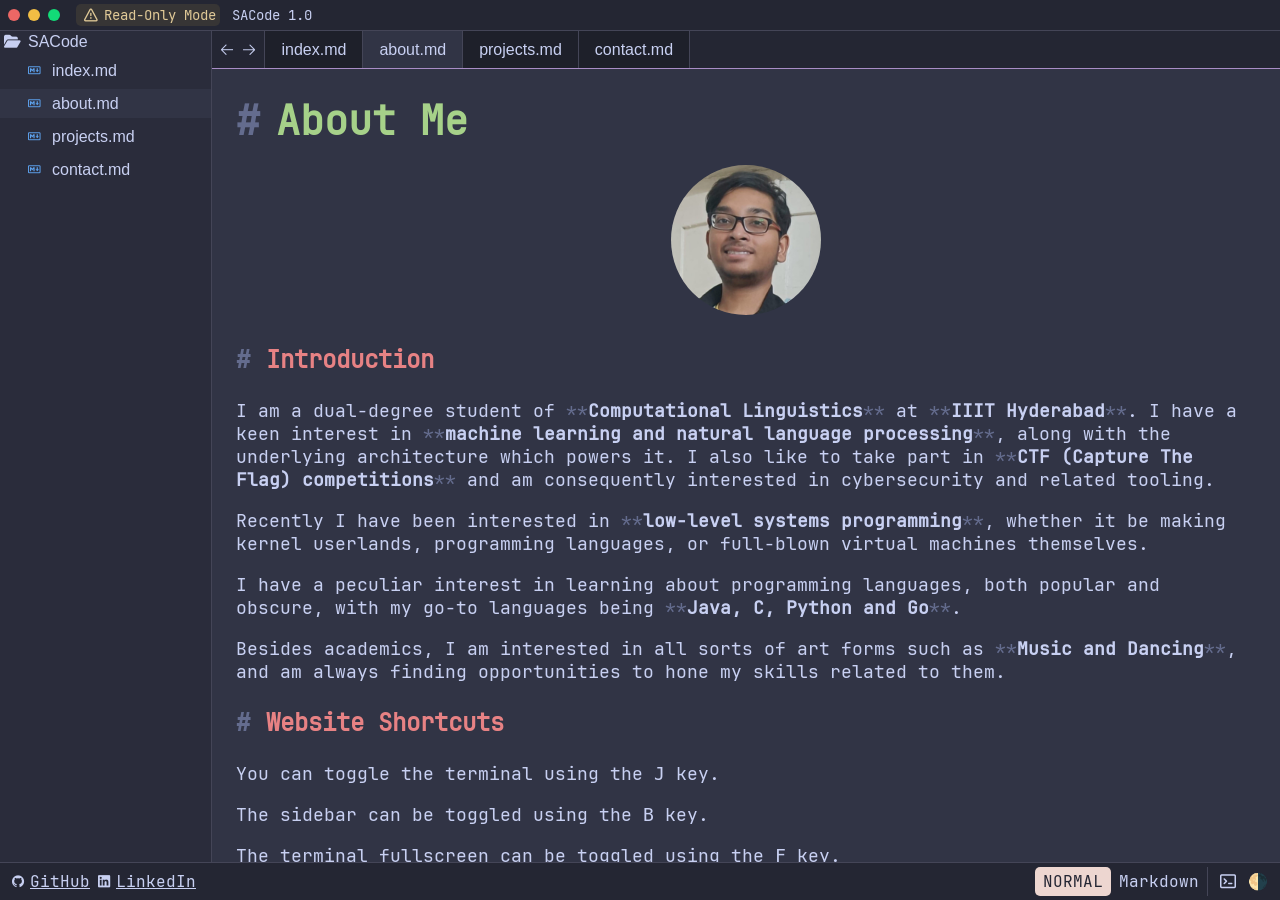
==== commit bfdc358d: "change theme switch emoji" ====
--- a/about.html
+++ b/about.html
@@ -2,7 +2,7 @@
 <html lang="en">
     <head>
         <title>Sanyam Asthana</title>
-        <link rel="stylesheet" href="styles.css" />
+        <link rel="stylesheet" href="styles.css" type="text/css"/>
         <meta charset="UTF-8">
         <meta name="viewport" content="width=device-width, initial-scale=1.0">
         <meta name="description" content="Sanyam Asthana — dual-degree CS and Computational Linguistics student at IIIT Hyderabad. Systems programmer, NLP researcher, and CTF enthusiast.">
@@ -129,13 +129,13 @@
                                 <div class="timeline-card reveal-section">
                                     <h4>2018</h4>
                                     <h5>First "real" programming exposure</h5>
-                                    <p>Exposed to Java. Did not explore it at a depth, but wrote small programs, but big enough for my satisfaction back then.</p>
-                                </div>
-                            </div>
-
-                            <div class="timeline-right">
-                                <div class="timeline-card reveal-section">
-                                    <h4>2020</h4>
+                                    <p>Exposed to Java. Did not explore it at a depth. Wrote small programs, but big enough for my satisfaction back then.</p>
+                                </div>
+                            </div>
+
+                            <div class="timeline-right">
+                                <div class="timeline-card reveal-section">
+                                    <h4>2020-2022</h4>
                                     <h5>Covid times</h5>
                                     <p>Further honed my skills in Java through Minecraft modding and plugin creation. I would also learn full frontend at this time, where one of my websites hit an average of 2k users daily.</p>
                                 </div>
@@ -159,6 +159,22 @@
 
                             <div class="timeline-left">
                                 <div class="timeline-card reveal-section">
+                                    <h4>2024</h4>
+                                    <h5>DPS RK Puram</h5>
+                                    <p>Appointed as the President of CubXL, the Cubing Society of DPSRKP, and as the department head of the game development department at Exun.</p>
+                                </div>
+                            </div>
+
+                            <div class="timeline-right">
+                                <div class="timeline-card reveal-section">
+                                    <h4>2025</h4>
+                                    <h5>Machine Learning</h5>
+                                    <p>Became extremely interested in Machine Learning following DeepSeek R1's release.</p>
+                                </div>
+                            </div>
+
+                            <div class="timeline-left">
+                                <div class="timeline-card reveal-section">
                                     <h4>2025</h4>
                                     <h5>DPS RK Puram</h5>
                                     <p>Graduated from the school with a gold medal of academic excellence</p>
@@ -169,7 +185,7 @@
                                 <div class="timeline-card reveal-section">
                                     <h4>2025</h4>
                                     <h5>IIIT Hyderabad</h5>
-                                    <p>Joined the CLD program at IIIT Hyderabad</p>
+                                    <p>Joined the CLD program at IIIT Hyderabad to further foster my interest in Machine Learning and NLP.</p>
                                 </div>
                             </div>
 
@@ -178,6 +194,22 @@
                                     <h4>2025</h4>
                                     <h5>IIIT Hyderabad</h5>
                                     <p>Got first Research Assistant position</p>
+                                </div>
+                            </div>
+
+                            <div class="timeline-right">
+                                <div class="timeline-card reveal-section">
+                                    <h4>2026</h4>
+                                    <h5>IIIT Hyderabad</h5>
+                                    <p>Founded TRICS (TRuly Incredible Cubing Society) at IIIT, carrying forward the legacy of CubXL.</p>
+                                </div>
+                            </div>
+
+                            <div class="timeline-left">
+                                <div class="timeline-card reveal-section">
+                                    <h4>2026</h4>
+                                    <h5>IIIT Hyderabad</h5>
+                                    <p>Got a Research Assistant position at Virtual Labs, SERC (Software Engineering Research Centre), IIIT-H.</p>
                                 </div>
                             </div>
 
@@ -224,7 +256,7 @@
 
                     <div id="footer-icons">
                         <span class="nerd-icon" onclick="toggleTerminal()" role="button" tabindex="0" aria-label="Toggle Terminal" aria-controls="terminal"> </span>
-                        <span class="nerd-icon" id="switch-theme" role="button" tabindex="0" aria-label="Toggle Theme" aria-controls="page-body"></span>
+                        <span class="nerd-icon" id="switch-theme" role="button" tabindex="0" aria-label="Toggle Theme" aria-controls="page-body">🌗</span>
                     </div>
                 </div>
             </div>
--- a/styles.css
+++ b/styles.css
@@ -1,6 +1,6 @@
 * {
-    transition: 0.4s ease-in-out;
-} /* Remove this after submission */
+    transition: background-color 0.4s ease-in-out, color 0.4s ease-in-out, border-color 0.4s ease-in-out, box-shadow 0.4s ease-in-out;
+}
 
 [data-theme="catpuccin"] {
     --header-bg-color: rgb(36, 38, 51);
@@ -51,7 +51,7 @@
     --green-circle: rgb(18, 219, 119);
     --primary-border: rgb(70, 68, 72);
     --file-focus-color: rgb(60, 58, 61);
-    --sidebar-hover-bg: rgb(50, 48, 52);
+    --sidebar-hover-bg: rgb(60, 58, 61);
     --content-bg-color: rgb(44, 42, 46);
     --html-icon-color: rgb(213, 92, 38);
     --alert-bg-color: rgb(55, 53, 53);
@@ -128,16 +128,14 @@
 
 @media (prefers-reduced-motion: reduce) {
     *, ::before, ::after {
-        animation-delay: -1ms !important;
-        animation-duration: 1ms !important;
-        animation-iteration-count: 1 !important;
-        background-attachment: initial !important;
-        scroll-behavior: auto !important;
-        transition-duration: 0.1s !important;
-        transition-delay: 0s !important;
-    }
-
-    .reveal-section, .timeline-card, .timeline-card p {
+        animation-delay: -1ms !important; /* The delay is set to -1ms so the animation finishes instantly */
+        animation-duration: 1ms !important; /* The duration is set to 1ms instead of 0 so the JS does not break */
+        scroll-behavior: auto !important; /* Disables smooth scroll on the page */
+        transition-duration: 0.1s !important; /* Stripping the transition duration */
+        transition-delay: 0s !important; /* Transition delay can be 0. The JS does not break */
+    }
+
+    .reveal-section, .timeline-card, .timeline-card p { /* self-explanatory */
         transform: none !important;
         width: 45% !important;
         opacity: 1 !important;
@@ -693,11 +691,13 @@
 .project-card .project-description {
     opacity: 0;
     max-height: 0;
+    transition: all 0.3s ease;
 }
 
 .project-card:hover .project-description {
     opacity: 1;
-    max-height: 2000px;
+    max-height: 1000px;
+    transition: all 0.3s ease;
 }
 
 .project-card ul {
@@ -791,6 +791,11 @@
 
 #hero h3 {
     font-size: var(--text-lg);
+}
+
+#typing-div {
+    display: flex;
+    flex-direction: row;
     animation: slide-up 1s ease-in;
     animation-delay: 1s;
     animation-fill-mode: backwards;
@@ -834,10 +839,6 @@
     #cursor {
         font-size: var(--text-md);
     }
-}
-
-#cursor {
-    animation: cursor-blink 1s infinite;
 }
 
 form input[type=text] {
